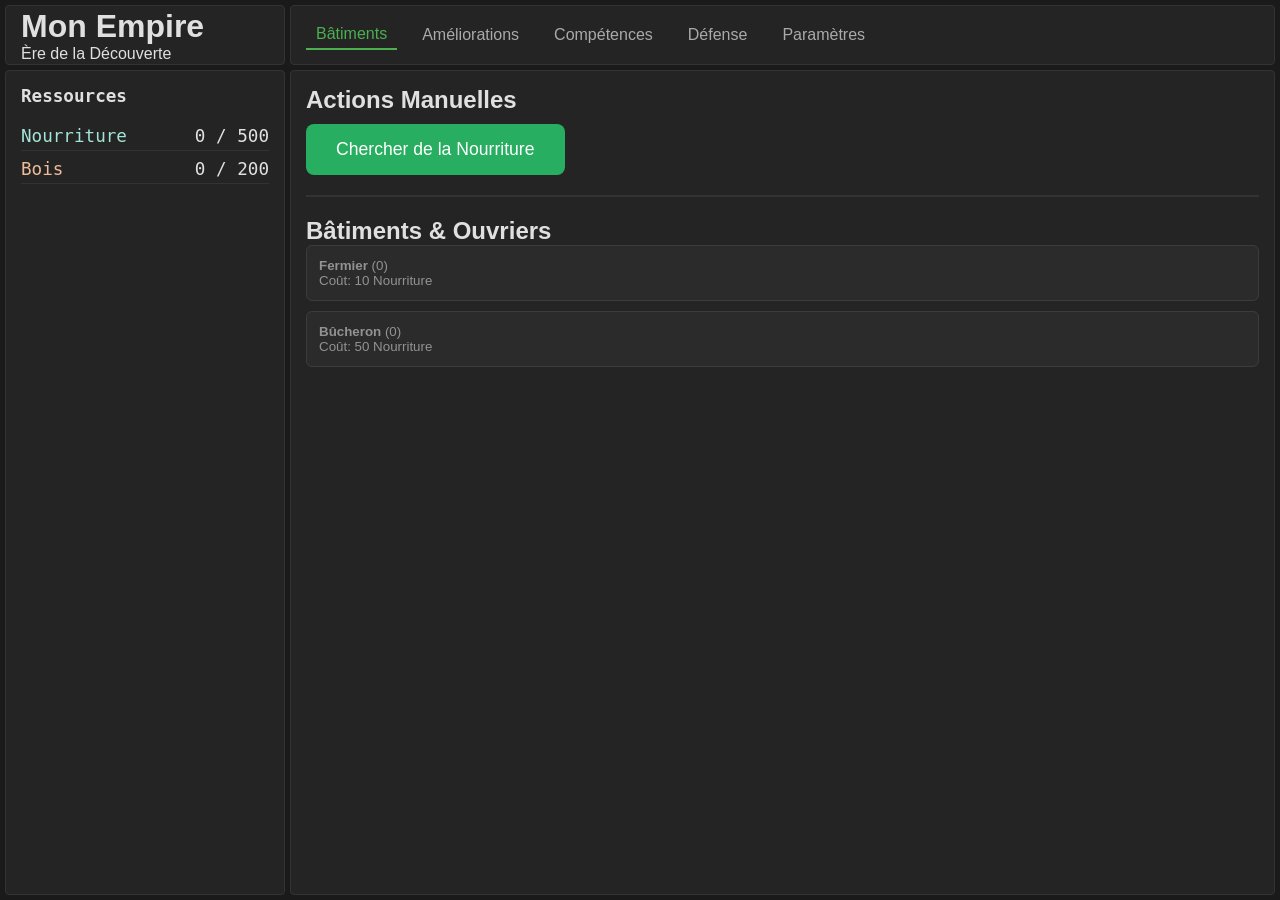
==== index.html @ 64d05210 "Update_saving" ====
<!DOCTYPE html>
<html lang="fr">
<head>
    <meta charset="UTF-8">
    <meta name="viewport" content="width=device-width, initial-scale=1.0">
    <title>Mon Empire</title>
    <link rel="stylesheet" href="style.css">
    <link rel="stylesheet" href="td.css">
</head>
<body>
    <div class="game-layout">
        <header class="zone-a">
            <h1>Mon Empire</h1>
            <p>Ère de la Découverte</p>
        </header>

        <nav class="zone-c">
            <button class="tab-btn active" onclick="openTab(event, 'tab-1')">Bâtiments</button>
            <button class="tab-btn" onclick="openTab(event, 'tab-2')">Améliorations</button>
            <button class="tab-btn" onclick="openTab(event, 'tab-3')">Compétences</button>
            <button class="tab-btn" onclick="openTab(event, 'tab-5')">Défense</button>
            <button class="tab-btn" onclick="openTab(event, 'tab-4')">Paramètres</button>
        </nav>

        <aside class="zone-b" id="resource-container"></aside>

        <main class="zone-d">
            <div id="tab-1" class="tab-content active">
                <h2>Actions Manuelles</h2>
                <button id="btn-manual-gather" class="btn-main-action">Chercher de la Nourriture</button>
                <hr style="margin: 20px 0; border: 1px solid #333;">
                <h2>Bâtiments & Ouvriers</h2>
                <div id="generator-container"></div>
            </div>

            <div id="tab-2" class="tab-content">
                <h2>Recherche & Améliorations</h2>
                <div id="upgrade-container" style="margin-top: 15px;"></div>
            </div>

            <div id="tab-3" class="tab-content">
                <h2>Arbre de Compétences</h2>
                <div id="skill-tree-container" class="skill-tree" style="margin-top:15px;"></div>
            </div>

            <div id="tab-5" class="tab-content">
                <h2>Défense du Territoire</h2>
                <div id="td-board" class="td-board"></div>
            </div>

            <div id="tab-4" class="tab-content">
                <h2>Paramètres du Jeu</h2>
                <div style="margin-top: 20px;">
                    <button id="btn-save" class="btn-main-action" style="background-color: #2980b9;">Sauvegarder maintenant</button>
                    <button id="btn-reset" class="btn-main-action" style="background-color: #c0392b; margin-left: 10px;">Effacer la sauvegarde</button>
                </div>
                <p id="save-msg" style="color: #2ecc71; margin-top: 15px; display: none; font-weight: bold;">Jeu sauvegardé avec succès !</p>
            </div>
        </main>
    </div>

    <!-- Ordre crucial des scripts -->
    <script src="database.js"></script>
    <script src="ui.js"></script>
    <script src="td.js"></script>
    <script src="game.js"></script>
</body>
</html>
---- style.css ----
* { box-sizing: border-box; margin: 0; padding: 0; }
body { font-family: 'Segoe UI', sans-serif; background-color: #1a1a1a; color: #e0e0e0; height: 100vh; overflow: hidden; }
.game-layout { display: grid; grid-template-columns: 280px 1fr; grid-template-rows: 60px 1fr; height: 100vh; gap: 5px; padding: 5px; }
.zone-a, .zone-b, .zone-c, .zone-d { background-color: #242424; border: 1px solid #333; border-radius: 4px; padding: 15px; }
.zone-a { grid-column: 1; grid-row: 1; display: flex; flex-direction: column; justify-content: center; }
.zone-b { grid-column: 1; grid-row: 2; overflow-y: auto; font-family: monospace; font-size:1.1rem; }
.zone-c { grid-column: 2; grid-row: 1; display: flex; align-items: center; gap: 15px; }
.zone-d { grid-column: 2; grid-row: 2; overflow-y: auto; }
.resource-row { display: flex; justify-content: space-between; margin-bottom: 8px; border-bottom: 1px solid #333; padding-bottom: 4px; }
.tab-btn { background: none; border: none; color: #aaa; font-size: 1rem; cursor: pointer; padding: 5px 10px; transition: color 0.2s; }
.tab-btn:hover { color: #fff; }
.tab-btn.active { color: #4CAF50; border-bottom: 2px solid #4CAF50; }
.tab-content { display: none; }
.tab-content.active { display: block; }
.btn-main-action { background-color: #27ae60; color: white; font-size: 1.1rem; padding: 15px 30px; border: none; border-radius: 8px; cursor: pointer; transition: 0.2s; margin-top: 10px; }
.btn-main-action:active { transform: scale(0.95); background-color: #2ecc71; }
.game-btn { background-color: #333; color: white; border: 1px solid #555; padding: 12px; cursor: pointer; border-radius: 6px; margin-bottom: 10px; width: 100%; text-align: left; display: block; }
.game-btn:hover:not(:disabled) { background-color: #444; }
.game-btn:disabled { opacity: 0.5; cursor: not-allowed; }
.upgrade-btn { background-color: #3f2b4f; border-color: #8e44ad; }
.upgrade-btn:hover:not(:disabled) { background-color: #5c3b75; }
.skill-tree { display: flex; flex-wrap: wrap; gap: 15px; }
.skill-node { flex: 1 1 200px; padding: 15px; border-radius: 8px; border: 2px solid #555; background: #222; cursor: pointer; transition: 0.3s; }
.skill-node.locked { border-color: #333; color: #666; background: #1a1a1a; cursor: not-allowed; }
.skill-node.available { border-color: #3498db; }
.skill-node.available:hover { background: #2980b9; }
.skill-node.purchased { border-color: #f1c40f; background: #2c3e50; color: #f1c40f; }
---- td.css ----
.td-board { display: grid; grid-template-columns: repeat(10, 45px); grid-template-rows: repeat(7, 45px); gap: 1px; background: #111; border: 2px solid #444; width: max-content; margin-top: 10px; }
.td-cell { width: 45px; height: 45px; background: #27ae60; position: relative; cursor: pointer; }
.td-cell:hover { background: #2ecc71; }
.td-path { background: #d35400; cursor: not-allowed; }
.td-path:hover { background: #d35400; }
.td-tower { width: 35px; height: 35px; background: #2980b9; border: 2px solid #ecf0f1; border-radius: 4px; position: absolute; top: 3px; left: 3px; pointer-events: none; }
.td-enemy { width: 25px; height: 25px; background: #8e44ad; border-radius: 50%; position: absolute; top: 10px; left: 10px; box-shadow: 0 0 8px #9b59b6; pointer-events: none; }
.td-hp-bar { position: absolute; top: -8px; left: -5px; width: 35px; height: 5px; background: red; }
.td-hp-fill { height: 100%; background: #2ecc71; }
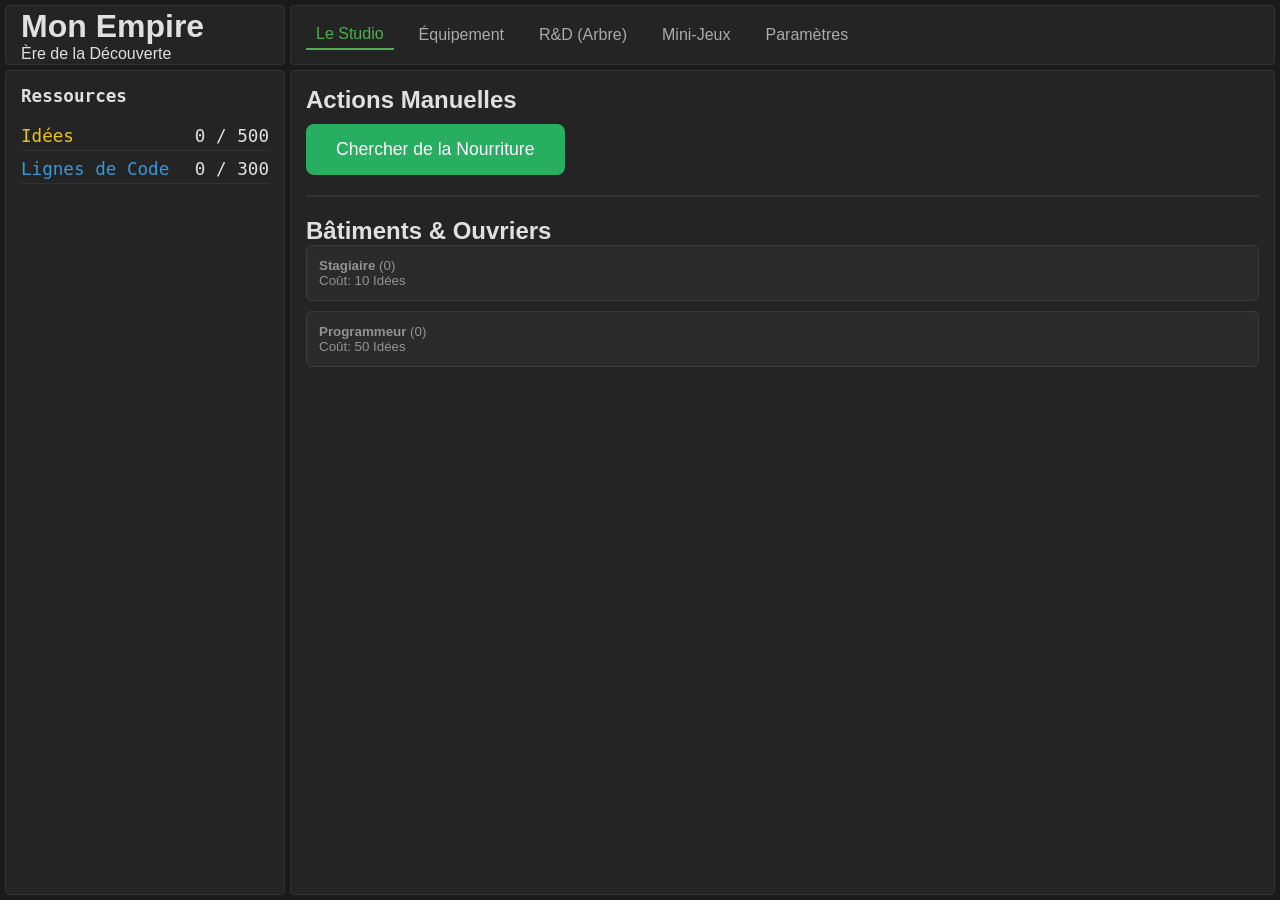
==== commit e1f695ba: "Add skil tree" ====
--- a/index.html
+++ b/index.html
@@ -15,10 +15,10 @@
         </header>
 
         <nav class="zone-c">
-            <button class="tab-btn active" onclick="openTab(event, 'tab-1')">Bâtiments</button>
-            <button class="tab-btn" onclick="openTab(event, 'tab-2')">Améliorations</button>
-            <button class="tab-btn" onclick="openTab(event, 'tab-3')">Compétences</button>
-            <button class="tab-btn" onclick="openTab(event, 'tab-5')">Défense</button>
+            <button class="tab-btn active" onclick="openTab(event, 'tab-1')">Le Studio</button>
+            <button class="tab-btn" onclick="openTab(event, 'tab-2')">Équipement</button>
+            <button class="tab-btn" onclick="openTab(event, 'tab-3')">R&D (Arbre)</button>
+            <button class="tab-btn" onclick="openTab(event, 'tab-5')">Mini-Jeux</button>
             <button class="tab-btn" onclick="openTab(event, 'tab-4')">Paramètres</button>
         </nav>
 
@@ -39,12 +39,34 @@
             </div>
 
             <div id="tab-3" class="tab-content">
-                <h2>Arbre de Compétences</h2>
-                <div id="skill-tree-container" class="skill-tree" style="margin-top:15px;"></div>
+                <h2>Recherche et Développement</h2>
+                <p style="color: #aaa; margin-bottom: 10px;">Dépensez vos ressources pour concevoir de nouvelles technologies.</p>
+                <div class="tree-map" id="skill-tree-container">
+                    <svg class="tree-svg" id="tree-svg"></svg>
+                    <div class="tree-node-container" id="tree-nodes"></div>
+                </div>
             </div>
 
             <div id="tab-5" class="tab-content">
-                <h2>Défense du Territoire</h2>
+                <div style="display: flex; justify-content: space-between; align-items: center;">
+                    <h2>Défense du Territoire</h2>
+                    <strong style="color: #e74c3c; font-size: 1.2rem;">Vague <span id="td-wave">1</span></strong>
+                </div>
+
+                <!-- Menu de sélection des tours -->
+                <div class="td-controls">
+                    <button id="btn-sel-archer" class="td-select-btn active" onclick="TD.selectTower('archer')">
+                        <strong>Archer</strong><br><small>50 Bois, 10 Pierre<br>Dégâts: 10 | Portée: 2</small>
+                    </button>
+                    <button id="btn-sel-canon" class="td-select-btn" onclick="TD.selectTower('canon')">
+                        <strong>Canon</strong><br><small>150 Bois, 50 Pierre<br>Dégâts: 40 | Portée: 1</small>
+                    </button>
+                    <button id="btn-sel-baliste" class="td-select-btn" onclick="TD.selectTower('baliste')">
+                        <strong>Baliste</strong><br><small>400 Bois, 150 Pierre<br>Dégâts: 100 | Portée: 4</small>
+                    </button>
+                </div>
+
+                <p style="color: #4CAF50; font-size: 0.9rem; margin-bottom: 10px;">Sélectionnez une tour puis cliquez sur l'herbe pour construire.</p>
                 <div id="td-board" class="td-board"></div>
             </div>
 
--- a/style.css
+++ b/style.css
@@ -24,4 +24,94 @@
 .skill-node.locked { border-color: #333; color: #666; background: #1a1a1a; cursor: not-allowed; }
 .skill-node.available { border-color: #3498db; }
 .skill-node.available:hover { background: #2980b9; }
-.skill-node.purchased { border-color: #f1c40f; background: #2c3e50; color: #f1c40f; }+.skill-node.purchased { border-color: #f1c40f; background: #2c3e50; color: #f1c40f; }
+
+/* --- ARBRE DE COMPETENCES VISUEL --- */
+.tree-map {
+    position: relative;
+    width: 100%;
+    height: 500px;
+    background: #0f172a;
+    overflow: auto;
+    border: 2px solid #333;
+    border-radius: 8px;
+    box-shadow: inset 0 0 20px rgba(0,0,0,0.8);
+}
+
+.tree-svg {
+    position: absolute;
+    top: 0;
+    left: 0;
+    width: 800px;
+    height: 500px;
+    pointer-events: none;
+}
+
+.tree-node-container {
+    position: absolute;
+    top: 0;
+    left: 0;
+    width: 100%;
+    height: 100%;
+}
+
+.tree-node {
+    position: absolute;
+    width: 44px;
+    height: 44px;
+    transform: translate(-50%, -50%);
+    background: #1e293b;
+    border: 3px solid #334155;
+    border-radius: 10px;
+    display: flex;
+    align-items: center;
+    justify-content: center;
+    cursor: pointer;
+    font-size: 1.2rem;
+    transition: 0.2s;
+    z-index: 10;
+}
+
+    .tree-node:hover {
+        transform: translate(-50%, -50%) scale(1.1);
+        z-index: 20;
+    }
+
+    .tree-node.locked {
+        filter: grayscale(1) brightness(0.4);
+        cursor: not-allowed;
+    }
+
+    .tree-node.available {
+        border-color: #3498db;
+        box-shadow: 0 0 12px rgba(52,152,219,0.6);
+    }
+
+    .tree-node.purchased {
+        border-color: #f1c40f;
+        background: #5c4000;
+        box-shadow: 0 0 15px rgba(241,196,15,0.4);
+    }
+
+    /* Tooltip au survol */
+    .tree-node .tooltip {
+        display: none;
+        position: absolute;
+        bottom: 130%;
+        left: 50%;
+        transform: translateX(-50%);
+        background: rgba(0,0,0,0.9);
+        padding: 10px;
+        border-radius: 6px;
+        width: 220px;
+        text-align: center;
+        font-size: 0.85rem;
+        border: 1px solid #555;
+        pointer-events: none;
+        color: white;
+        line-height: 1.4;
+    }
+
+    .tree-node:hover .tooltip {
+        display: block;
+    }
--- a/td.css
+++ b/td.css
@@ -6,4 +6,55 @@
 .td-tower { width: 35px; height: 35px; background: #2980b9; border: 2px solid #ecf0f1; border-radius: 4px; position: absolute; top: 3px; left: 3px; pointer-events: none; }
 .td-enemy { width: 25px; height: 25px; background: #8e44ad; border-radius: 50%; position: absolute; top: 10px; left: 10px; box-shadow: 0 0 8px #9b59b6; pointer-events: none; }
 .td-hp-bar { position: absolute; top: -8px; left: -5px; width: 35px; height: 5px; background: red; }
-.td-hp-fill { height: 100%; background: #2ecc71; }+.td-hp-fill { height: 100%; background: #2ecc71; }
+/* Interface de s�lection */
+.td-controls {
+    margin-bottom: 15px;
+    padding: 10px;
+    background: #222;
+    border-radius: 5px;
+    display: flex;
+    gap: 10px;
+}
+
+.td-select-btn {
+    flex: 1;
+    padding: 8px;
+    border: 2px solid transparent;
+    background: #333;
+    color: white;
+    cursor: pointer;
+    border-radius: 4px;
+    transition: 0.2s;
+}
+
+    .td-select-btn:hover {
+        background: #444;
+    }
+
+    .td-select-btn.active {
+        border-color: #f1c40f;
+        background: #2c3e50;
+    }
+
+/* Visuels des Tours */
+.td-tower {
+    pointer-events: none;
+}
+
+.td-tower-archer {
+    background: #2980b9;
+    border-radius: 4px;
+}
+
+.td-tower-canon {
+    background: #34495e;
+    border-radius: 50%;
+    border: 3px solid #7f8c8d;
+}
+
+.td-tower-baliste {
+    background: #8e44ad;
+    clip-path: polygon(50% 0%, 0% 100%, 100% 100%);
+    border: none;
+}
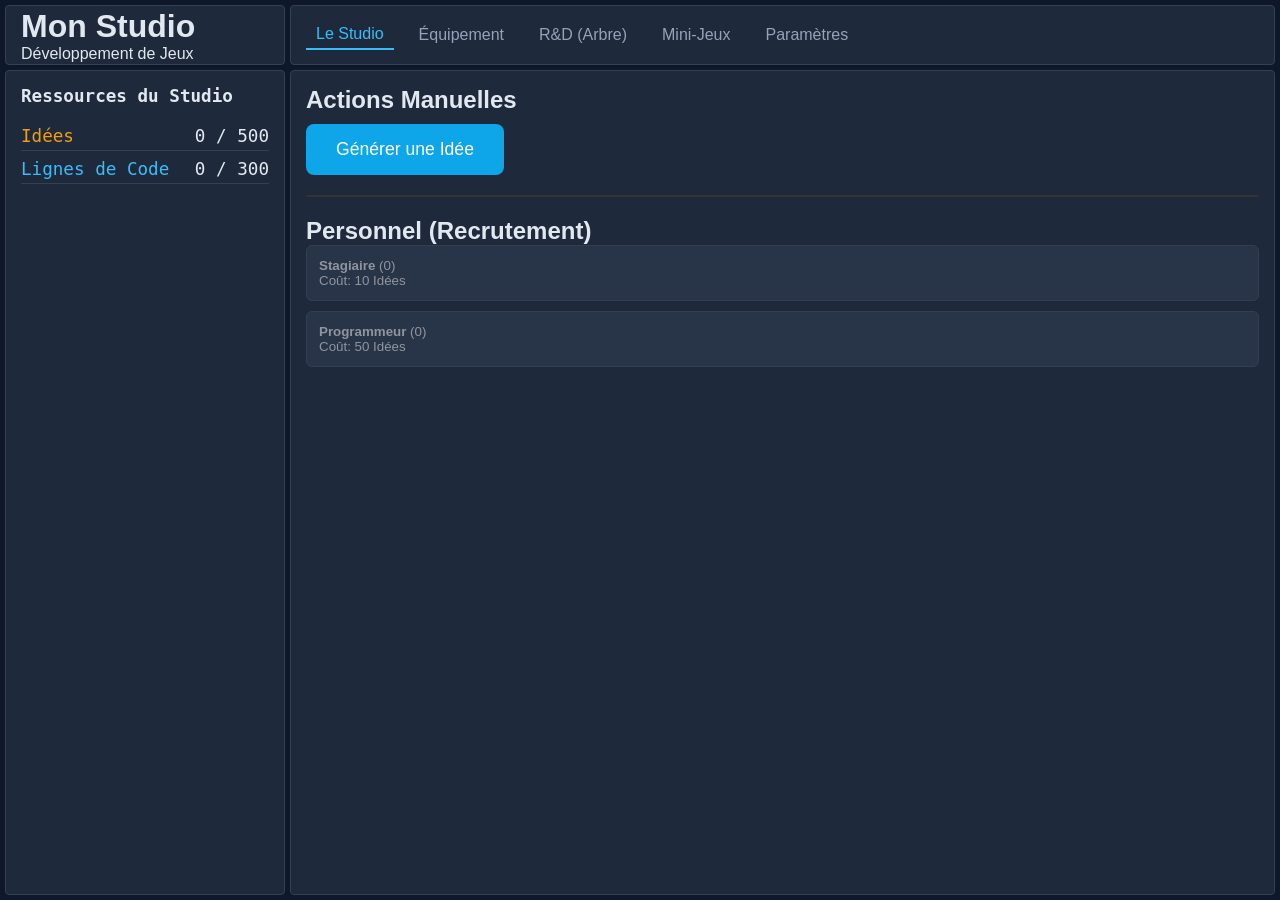
==== commit b0c9aba1: "Split tabs" ====
--- a/index.html
+++ b/index.html
@@ -3,15 +3,15 @@
 <head>
     <meta charset="UTF-8">
     <meta name="viewport" content="width=device-width, initial-scale=1.0">
-    <title>Mon Empire</title>
+    <title>Dev Studio Incremental</title>
     <link rel="stylesheet" href="style.css">
     <link rel="stylesheet" href="td.css">
 </head>
 <body>
     <div class="game-layout">
         <header class="zone-a">
-            <h1>Mon Empire</h1>
-            <p>Ère de la Découverte</p>
+            <h1>Mon Studio</h1>
+            <p>Développement de Jeux</p>
         </header>
 
         <nav class="zone-c">
@@ -24,64 +24,12 @@
 
         <aside class="zone-b" id="resource-container"></aside>
 
-        <main class="zone-d">
-            <div id="tab-1" class="tab-content active">
-                <h2>Actions Manuelles</h2>
-                <button id="btn-manual-gather" class="btn-main-action">Chercher de la Nourriture</button>
-                <hr style="margin: 20px 0; border: 1px solid #333;">
-                <h2>Bâtiments & Ouvriers</h2>
-                <div id="generator-container"></div>
-            </div>
-
-            <div id="tab-2" class="tab-content">
-                <h2>Recherche & Améliorations</h2>
-                <div id="upgrade-container" style="margin-top: 15px;"></div>
-            </div>
-
-            <div id="tab-3" class="tab-content">
-                <h2>Recherche et Développement</h2>
-                <p style="color: #aaa; margin-bottom: 10px;">Dépensez vos ressources pour concevoir de nouvelles technologies.</p>
-                <div class="tree-map" id="skill-tree-container">
-                    <svg class="tree-svg" id="tree-svg"></svg>
-                    <div class="tree-node-container" id="tree-nodes"></div>
-                </div>
-            </div>
-
-            <div id="tab-5" class="tab-content">
-                <div style="display: flex; justify-content: space-between; align-items: center;">
-                    <h2>Défense du Territoire</h2>
-                    <strong style="color: #e74c3c; font-size: 1.2rem;">Vague <span id="td-wave">1</span></strong>
-                </div>
-
-                <!-- Menu de sélection des tours -->
-                <div class="td-controls">
-                    <button id="btn-sel-archer" class="td-select-btn active" onclick="TD.selectTower('archer')">
-                        <strong>Archer</strong><br><small>50 Bois, 10 Pierre<br>Dégâts: 10 | Portée: 2</small>
-                    </button>
-                    <button id="btn-sel-canon" class="td-select-btn" onclick="TD.selectTower('canon')">
-                        <strong>Canon</strong><br><small>150 Bois, 50 Pierre<br>Dégâts: 40 | Portée: 1</small>
-                    </button>
-                    <button id="btn-sel-baliste" class="td-select-btn" onclick="TD.selectTower('baliste')">
-                        <strong>Baliste</strong><br><small>400 Bois, 150 Pierre<br>Dégâts: 100 | Portée: 4</small>
-                    </button>
-                </div>
-
-                <p style="color: #4CAF50; font-size: 0.9rem; margin-bottom: 10px;">Sélectionnez une tour puis cliquez sur l'herbe pour construire.</p>
-                <div id="td-board" class="td-board"></div>
-            </div>
-
-            <div id="tab-4" class="tab-content">
-                <h2>Paramètres du Jeu</h2>
-                <div style="margin-top: 20px;">
-                    <button id="btn-save" class="btn-main-action" style="background-color: #2980b9;">Sauvegarder maintenant</button>
-                    <button id="btn-reset" class="btn-main-action" style="background-color: #c0392b; margin-left: 10px;">Effacer la sauvegarde</button>
-                </div>
-                <p id="save-msg" style="color: #2ecc71; margin-top: 15px; display: none; font-weight: bold;">Jeu sauvegardé avec succès !</p>
-            </div>
+        <!-- Conteneur principal qui recevra les fichiers HTML externes -->
+        <main class="zone-d" id="main-container">
+            <p style="text-align: center; color: #aaa; margin-top: 20px;">Chargement des modules...</p>
         </main>
     </div>
 
-    <!-- Ordre crucial des scripts -->
     <script src="database.js"></script>
     <script src="ui.js"></script>
     <script src="td.js"></script>
--- a/style.css
+++ b/style.css
@@ -1,117 +1,34 @@
 * { box-sizing: border-box; margin: 0; padding: 0; }
-body { font-family: 'Segoe UI', sans-serif; background-color: #1a1a1a; color: #e0e0e0; height: 100vh; overflow: hidden; }
+body { font-family: 'Segoe UI', sans-serif; background-color: #0f172a; color: #e2e8f0; height: 100vh; overflow: hidden; }
 .game-layout { display: grid; grid-template-columns: 280px 1fr; grid-template-rows: 60px 1fr; height: 100vh; gap: 5px; padding: 5px; }
-.zone-a, .zone-b, .zone-c, .zone-d { background-color: #242424; border: 1px solid #333; border-radius: 4px; padding: 15px; }
+.zone-a, .zone-b, .zone-c, .zone-d { background-color: #1e293b; border: 1px solid #334155; border-radius: 4px; padding: 15px; }
 .zone-a { grid-column: 1; grid-row: 1; display: flex; flex-direction: column; justify-content: center; }
 .zone-b { grid-column: 1; grid-row: 2; overflow-y: auto; font-family: monospace; font-size:1.1rem; }
 .zone-c { grid-column: 2; grid-row: 1; display: flex; align-items: center; gap: 15px; }
-.zone-d { grid-column: 2; grid-row: 2; overflow-y: auto; }
-.resource-row { display: flex; justify-content: space-between; margin-bottom: 8px; border-bottom: 1px solid #333; padding-bottom: 4px; }
-.tab-btn { background: none; border: none; color: #aaa; font-size: 1rem; cursor: pointer; padding: 5px 10px; transition: color 0.2s; }
-.tab-btn:hover { color: #fff; }
-.tab-btn.active { color: #4CAF50; border-bottom: 2px solid #4CAF50; }
+.zone-d { grid-column: 2; grid-row: 2; overflow-y: auto; position: relative; }
+.resource-row { display: flex; justify-content: space-between; margin-bottom: 8px; border-bottom: 1px solid #334155; padding-bottom: 4px; }
+.tab-btn { background: none; border: none; color: #94a3b8; font-size: 1rem; cursor: pointer; padding: 5px 10px; transition: color 0.2s; }
+.tab-btn:hover { color: #f8fafc; }
+.tab-btn.active { color: #38bdf8; border-bottom: 2px solid #38bdf8; }
 .tab-content { display: none; }
-.tab-content.active { display: block; }
-.btn-main-action { background-color: #27ae60; color: white; font-size: 1.1rem; padding: 15px 30px; border: none; border-radius: 8px; cursor: pointer; transition: 0.2s; margin-top: 10px; }
-.btn-main-action:active { transform: scale(0.95); background-color: #2ecc71; }
-.game-btn { background-color: #333; color: white; border: 1px solid #555; padding: 12px; cursor: pointer; border-radius: 6px; margin-bottom: 10px; width: 100%; text-align: left; display: block; }
-.game-btn:hover:not(:disabled) { background-color: #444; }
+.tab-content.active { display: block; animation: fadeIn 0.3s ease; }
+@keyframes fadeIn { from { opacity: 0; } to { opacity: 1; } }
+.btn-main-action { background-color: #0ea5e9; color: white; font-size: 1.1rem; padding: 15px 30px; border: none; border-radius: 8px; cursor: pointer; transition: 0.2s; margin-top: 10px; }
+.btn-main-action:active { transform: scale(0.95); background-color: #38bdf8; }
+.game-btn { background-color: #334155; color: white; border: 1px solid #475569; padding: 12px; cursor: pointer; border-radius: 6px; margin-bottom: 10px; width: 100%; text-align: left; display: block; transition: 0.2s; }
+.game-btn:hover:not(:disabled) { background-color: #475569; }
 .game-btn:disabled { opacity: 0.5; cursor: not-allowed; }
-.upgrade-btn { background-color: #3f2b4f; border-color: #8e44ad; }
-.upgrade-btn:hover:not(:disabled) { background-color: #5c3b75; }
-.skill-tree { display: flex; flex-wrap: wrap; gap: 15px; }
-.skill-node { flex: 1 1 200px; padding: 15px; border-radius: 8px; border: 2px solid #555; background: #222; cursor: pointer; transition: 0.3s; }
-.skill-node.locked { border-color: #333; color: #666; background: #1a1a1a; cursor: not-allowed; }
-.skill-node.available { border-color: #3498db; }
-.skill-node.available:hover { background: #2980b9; }
-.skill-node.purchased { border-color: #f1c40f; background: #2c3e50; color: #f1c40f; }
+.upgrade-btn { background-color: #312e81; border-color: #4f46e5; }
+.upgrade-btn:hover:not(:disabled) { background-color: #3730a3; }
 
-/* --- ARBRE DE COMPETENCES VISUEL --- */
-.tree-map {
-    position: relative;
-    width: 100%;
-    height: 500px;
-    background: #0f172a;
-    overflow: auto;
-    border: 2px solid #333;
-    border-radius: 8px;
-    box-shadow: inset 0 0 20px rgba(0,0,0,0.8);
-}
-
-.tree-svg {
-    position: absolute;
-    top: 0;
-    left: 0;
-    width: 800px;
-    height: 500px;
-    pointer-events: none;
-}
-
-.tree-node-container {
-    position: absolute;
-    top: 0;
-    left: 0;
-    width: 100%;
-    height: 100%;
-}
-
-.tree-node {
-    position: absolute;
-    width: 44px;
-    height: 44px;
-    transform: translate(-50%, -50%);
-    background: #1e293b;
-    border: 3px solid #334155;
-    border-radius: 10px;
-    display: flex;
-    align-items: center;
-    justify-content: center;
-    cursor: pointer;
-    font-size: 1.2rem;
-    transition: 0.2s;
-    z-index: 10;
-}
-
-    .tree-node:hover {
-        transform: translate(-50%, -50%) scale(1.1);
-        z-index: 20;
-    }
-
-    .tree-node.locked {
-        filter: grayscale(1) brightness(0.4);
-        cursor: not-allowed;
-    }
-
-    .tree-node.available {
-        border-color: #3498db;
-        box-shadow: 0 0 12px rgba(52,152,219,0.6);
-    }
-
-    .tree-node.purchased {
-        border-color: #f1c40f;
-        background: #5c4000;
-        box-shadow: 0 0 15px rgba(241,196,15,0.4);
-    }
-
-    /* Tooltip au survol */
-    .tree-node .tooltip {
-        display: none;
-        position: absolute;
-        bottom: 130%;
-        left: 50%;
-        transform: translateX(-50%);
-        background: rgba(0,0,0,0.9);
-        padding: 10px;
-        border-radius: 6px;
-        width: 220px;
-        text-align: center;
-        font-size: 0.85rem;
-        border: 1px solid #555;
-        pointer-events: none;
-        color: white;
-        line-height: 1.4;
-    }
-
-    .tree-node:hover .tooltip {
-        display: block;
-    }+/* ARBRE SVG */
+.tree-map { position: relative; width: 100%; height: 500px; background: #0b1120; overflow: auto; border: 2px solid #334155; border-radius: 8px; box-shadow: inset 0 0 20px rgba(0,0,0,0.8); }
+.tree-svg { position: absolute; top: 0; left: 0; width: 800px; height: 500px; pointer-events: none; }
+.tree-node-container { position: absolute; top: 0; left: 0; width: 100%; height: 100%; }
+.tree-node { position: absolute; width: 44px; height: 44px; transform: translate(-50%, -50%); background: #1e293b; border: 3px solid #334155; border-radius: 10px; display: flex; align-items: center; justify-content: center; cursor: pointer; font-size: 1.2rem; transition: 0.2s; z-index: 10; }
+.tree-node:hover { transform: translate(-50%, -50%) scale(1.1); z-index: 20; }
+.tree-node.locked { filter: grayscale(1) brightness(0.4); cursor: not-allowed; }
+.tree-node.available { border-color: #38bdf8; box-shadow: 0 0 12px rgba(56,189,248,0.6); }
+.tree-node.purchased { border-color: #f59e0b; background: #78350f; box-shadow: 0 0 15px rgba(245,158,11,0.4); }
+.tree-node .tooltip { display: none; position: absolute; bottom: 130%; left: 50%; transform: translateX(-50%); background: rgba(0,0,0,0.9); padding: 10px; border-radius: 6px; width: 220px; text-align: center; font-size: 0.85rem; border: 1px solid #555; pointer-events: none; color: white; line-height: 1.4; }
+.tree-node:hover .tooltip { display: block; }
--- a/td.css
+++ b/td.css
@@ -1,60 +1,16 @@
-.td-board { display: grid; grid-template-columns: repeat(10, 45px); grid-template-rows: repeat(7, 45px); gap: 1px; background: #111; border: 2px solid #444; width: max-content; margin-top: 10px; }
-.td-cell { width: 45px; height: 45px; background: #27ae60; position: relative; cursor: pointer; }
-.td-cell:hover { background: #2ecc71; }
-.td-path { background: #d35400; cursor: not-allowed; }
-.td-path:hover { background: #d35400; }
-.td-tower { width: 35px; height: 35px; background: #2980b9; border: 2px solid #ecf0f1; border-radius: 4px; position: absolute; top: 3px; left: 3px; pointer-events: none; }
-.td-enemy { width: 25px; height: 25px; background: #8e44ad; border-radius: 50%; position: absolute; top: 10px; left: 10px; box-shadow: 0 0 8px #9b59b6; pointer-events: none; }
-.td-hp-bar { position: absolute; top: -8px; left: -5px; width: 35px; height: 5px; background: red; }
-.td-hp-fill { height: 100%; background: #2ecc71; }
-/* Interface de s�lection */
-.td-controls {
-    margin-bottom: 15px;
-    padding: 10px;
-    background: #222;
-    border-radius: 5px;
-    display: flex;
-    gap: 10px;
-}
-
-.td-select-btn {
-    flex: 1;
-    padding: 8px;
-    border: 2px solid transparent;
-    background: #333;
-    color: white;
-    cursor: pointer;
-    border-radius: 4px;
-    transition: 0.2s;
-}
-
-    .td-select-btn:hover {
-        background: #444;
-    }
-
-    .td-select-btn.active {
-        border-color: #f1c40f;
-        background: #2c3e50;
-    }
-
-/* Visuels des Tours */
-.td-tower {
-    pointer-events: none;
-}
-
-.td-tower-archer {
-    background: #2980b9;
-    border-radius: 4px;
-}
-
-.td-tower-canon {
-    background: #34495e;
-    border-radius: 50%;
-    border: 3px solid #7f8c8d;
-}
-
-.td-tower-baliste {
-    background: #8e44ad;
-    clip-path: polygon(50% 0%, 0% 100%, 100% 100%);
-    border: none;
-}+.td-controls { margin-bottom: 15px; padding: 10px; background: #0f172a; border-radius: 5px; display: flex; gap: 10px; }
+.td-select-btn { flex: 1; padding: 8px; border: 2px solid transparent; background: #334155; color: white; cursor: pointer; border-radius: 4px; transition: 0.2s; }
+.td-select-btn:hover { background: #475569; }
+.td-select-btn.active { border-color: #38bdf8; background: #0c4a6e; }
+.td-board { display: grid; grid-template-columns: repeat(10, 45px); grid-template-rows: repeat(7, 45px); gap: 1px; background: #020617; border: 2px solid #334155; width: max-content; margin-top: 10px; }
+.td-cell { width: 45px; height: 45px; background: #166534; position: relative; cursor: pointer; }
+.td-cell:hover { background: #15803d; }
+.td-path { background: #78350f; cursor: not-allowed; }
+.td-path:hover { background: #78350f; }
+.td-tower { width: 35px; height: 35px; position: absolute; top: 3px; left: 3px; pointer-events: none; }
+.td-tower-archer { background: #0ea5e9; border-radius: 4px; border: 2px solid #e0f2fe; }
+.td-tower-canon { background: #475569; border-radius: 50%; border: 3px solid #cbd5e1; }
+.td-tower-baliste { background: #8b5cf6; clip-path: polygon(50% 0%, 0% 100%, 100% 100%); border: none; }
+.td-enemy { width: 25px; height: 25px; background: #ef4444; border-radius: 50%; position: absolute; top: 10px; left: 10px; box-shadow: 0 0 8px #b91c1c; pointer-events: none; }
+.td-hp-bar { position: absolute; top: -8px; left: -5px; width: 35px; height: 5px; background: #7f1d1d; }
+.td-hp-fill { height: 100%; background: #22c55e; }
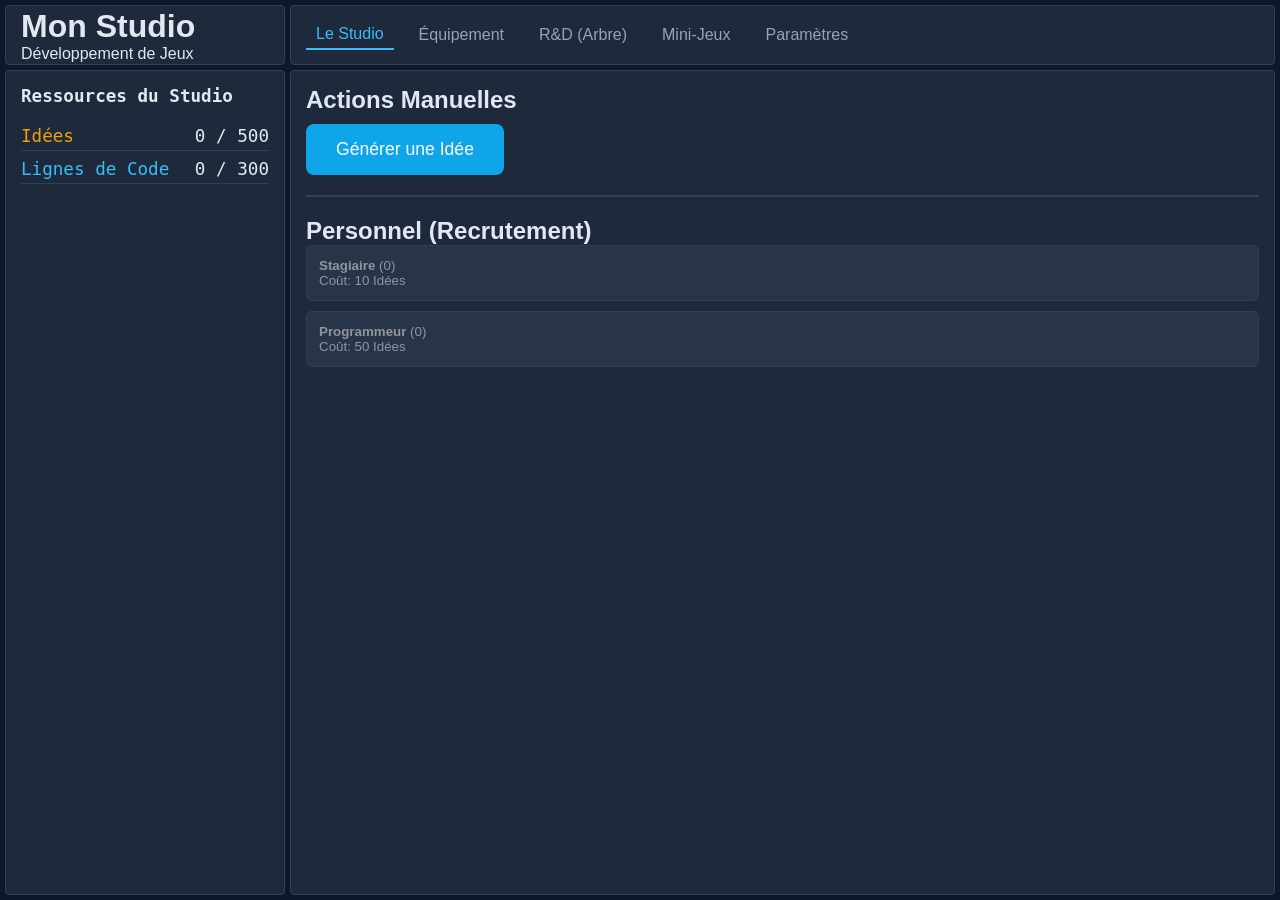
==== commit 640bc7f1: "split css and js" ====
--- a/index.html
+++ b/index.html
@@ -4,8 +4,13 @@
     <meta charset="UTF-8">
     <meta name="viewport" content="width=device-width, initial-scale=1.0">
     <title>Dev Studio Incremental</title>
-    <link rel="stylesheet" href="style.css">
-    <link rel="stylesheet" href="td.css">
+    
+    <!-- Styles Modulaires -->
+    <link rel="stylesheet" href="css/base.css">
+    <link rel="stylesheet" href="css/layout.css">
+    <link rel="stylesheet" href="css/components.css">
+    <link rel="stylesheet" href="css/tree.css">
+    <link rel="stylesheet" href="css/td.css">
 </head>
 <body>
     <div class="game-layout">
@@ -24,15 +29,22 @@
 
         <aside class="zone-b" id="resource-container"></aside>
 
-        <!-- Conteneur principal qui recevra les fichiers HTML externes -->
+        <!-- Conteneur principal des onglets -->
         <main class="zone-d" id="main-container">
             <p style="text-align: center; color: #aaa; margin-top: 20px;">Chargement des modules...</p>
         </main>
     </div>
 
-    <script src="database.js"></script>
-    <script src="ui.js"></script>
-    <script src="td.js"></script>
-    <script src="game.js"></script>
+    <!-- 1. Données -->
+    <script src="js/data/database.js"></script>
+    
+    <!-- 2. Interface (UI) -->
+    <script src="js/ui/core.js"></script>
+    <script src="js/ui/builders.js"></script>
+    <script src="js/ui/tree.js"></script>
+    
+    <!-- 3. Moteur et Mini-jeux -->
+    <script src="js/game/td.js"></script>
+    <script src="js/game/engine.js"></script>
 </body>
 </html>
--- a/css/base.css
+++ b/css/base.css
@@ -0,0 +1,2 @@
+* { box-sizing: border-box; margin: 0; padding: 0; }
+body { font-family: 'Segoe UI', sans-serif; background-color: #0f172a; color: #e2e8f0; height: 100vh; overflow: hidden; }
--- a/css/layout.css
+++ b/css/layout.css
@@ -0,0 +1,6 @@
+.game-layout { display: grid; grid-template-columns: 280px 1fr; grid-template-rows: 60px 1fr; height: 100vh; gap: 5px; padding: 5px; }
+.zone-a, .zone-b, .zone-c, .zone-d { background-color: #1e293b; border: 1px solid #334155; border-radius: 4px; padding: 15px; }
+.zone-a { grid-column: 1; grid-row: 1; display: flex; flex-direction: column; justify-content: center; }
+.zone-b { grid-column: 1; grid-row: 2; overflow-y: auto; font-family: monospace; font-size:1.1rem; }
+.zone-c { grid-column: 2; grid-row: 1; display: flex; align-items: center; gap: 15px; }
+.zone-d { grid-column: 2; grid-row: 2; overflow-y: auto; position: relative; }
--- a/css/components.css
+++ b/css/components.css
@@ -0,0 +1,14 @@
+.resource-row { display: flex; justify-content: space-between; margin-bottom: 8px; border-bottom: 1px solid #334155; padding-bottom: 4px; }
+.tab-btn { background: none; border: none; color: #94a3b8; font-size: 1rem; cursor: pointer; padding: 5px 10px; transition: color 0.2s; }
+.tab-btn:hover { color: #f8fafc; }
+.tab-btn.active { color: #38bdf8; border-bottom: 2px solid #38bdf8; }
+.tab-content { display: none; }
+.tab-content.active { display: block; animation: fadeIn 0.3s ease; }
+@keyframes fadeIn { from { opacity: 0; } to { opacity: 1; } }
+.btn-main-action { background-color: #0ea5e9; color: white; font-size: 1.1rem; padding: 15px 30px; border: none; border-radius: 8px; cursor: pointer; transition: 0.2s; margin-top: 10px; }
+.btn-main-action:active { transform: scale(0.95); background-color: #38bdf8; }
+.game-btn { background-color: #334155; color: white; border: 1px solid #475569; padding: 12px; cursor: pointer; border-radius: 6px; margin-bottom: 10px; width: 100%; text-align: left; display: block; transition: 0.2s; }
+.game-btn:hover:not(:disabled) { background-color: #475569; }
+.game-btn:disabled { opacity: 0.5; cursor: not-allowed; }
+.upgrade-btn { background-color: #312e81; border-color: #4f46e5; }
+.upgrade-btn:hover:not(:disabled) { background-color: #3730a3; }
--- a/css/tree.css
+++ b/css/tree.css
@@ -0,0 +1,10 @@
+.tree-map { position: relative; width: 100%; height: 500px; background: #0b1120; overflow: auto; border: 2px solid #334155; border-radius: 8px; box-shadow: inset 0 0 20px rgba(0,0,0,0.8); }
+.tree-svg { position: absolute; top: 0; left: 0; width: 800px; height: 500px; pointer-events: none; }
+.tree-node-container { position: absolute; top: 0; left: 0; width: 100%; height: 100%; }
+.tree-node { position: absolute; width: 44px; height: 44px; transform: translate(-50%, -50%); background: #1e293b; border: 3px solid #334155; border-radius: 10px; display: flex; align-items: center; justify-content: center; cursor: pointer; font-size: 1.2rem; transition: 0.2s; z-index: 10; }
+.tree-node:hover { transform: translate(-50%, -50%) scale(1.1); z-index: 20; }
+.tree-node.locked { filter: grayscale(1) brightness(0.4); cursor: not-allowed; }
+.tree-node.available { border-color: #38bdf8; box-shadow: 0 0 12px rgba(56,189,248,0.6); }
+.tree-node.purchased { border-color: #f59e0b; background: #78350f; box-shadow: 0 0 15px rgba(245,158,11,0.4); }
+.tree-node .tooltip { display: none; position: absolute; bottom: 130%; left: 50%; transform: translateX(-50%); background: rgba(0,0,0,0.9); padding: 10px; border-radius: 6px; width: 220px; text-align: center; font-size: 0.85rem; border: 1px solid #555; pointer-events: none; color: white; line-height: 1.4; }
+.tree-node:hover .tooltip { display: block; }
--- a/css/td.css
+++ b/css/td.css
@@ -0,0 +1,16 @@
+.td-controls { margin-bottom: 15px; padding: 10px; background: #0f172a; border-radius: 5px; display: flex; gap: 10px; }
+.td-select-btn { flex: 1; padding: 8px; border: 2px solid transparent; background: #334155; color: white; cursor: pointer; border-radius: 4px; transition: 0.2s; }
+.td-select-btn:hover { background: #475569; }
+.td-select-btn.active { border-color: #38bdf8; background: #0c4a6e; }
+.td-board { display: grid; grid-template-columns: repeat(10, 45px); grid-template-rows: repeat(7, 45px); gap: 1px; background: #020617; border: 2px solid #334155; width: max-content; margin-top: 10px; }
+.td-cell { width: 45px; height: 45px; background: #166534; position: relative; cursor: pointer; }
+.td-cell:hover { background: #15803d; }
+.td-path { background: #78350f; cursor: not-allowed; }
+.td-path:hover { background: #78350f; }
+.td-tower { width: 35px; height: 35px; position: absolute; top: 3px; left: 3px; pointer-events: none; }
+.td-tower-archer { background: #0ea5e9; border-radius: 4px; border: 2px solid #e0f2fe; }
+.td-tower-canon { background: #475569; border-radius: 50%; border: 3px solid #cbd5e1; }
+.td-tower-baliste { background: #8b5cf6; clip-path: polygon(50% 0%, 0% 100%, 100% 100%); border: none; }
+.td-enemy { width: 25px; height: 25px; background: #ef4444; border-radius: 50%; position: absolute; top: 10px; left: 10px; box-shadow: 0 0 8px #b91c1c; pointer-events: none; }
+.td-hp-bar { position: absolute; top: -8px; left: -5px; width: 35px; height: 5px; background: #7f1d1d; }
+.td-hp-fill { height: 100%; background: #22c55e; }
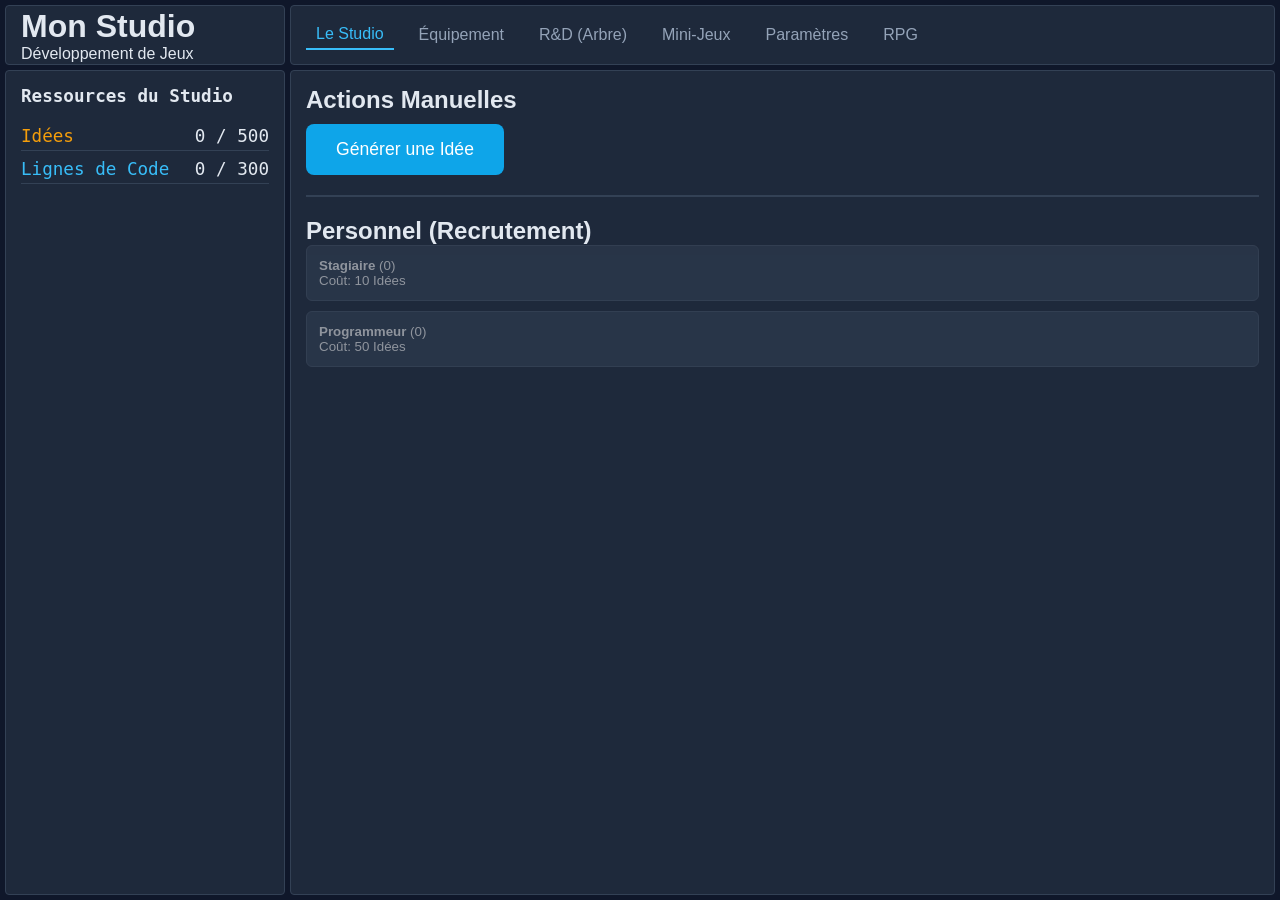
==== commit 27721610: "Add_RpgAutobattler" ====
--- a/index.html
+++ b/index.html
@@ -4,13 +4,14 @@
     <meta charset="UTF-8">
     <meta name="viewport" content="width=device-width, initial-scale=1.0">
     <title>Dev Studio Incremental</title>
-    
+
     <!-- Styles Modulaires -->
     <link rel="stylesheet" href="css/base.css">
     <link rel="stylesheet" href="css/layout.css">
     <link rel="stylesheet" href="css/components.css">
     <link rel="stylesheet" href="css/tree.css">
     <link rel="stylesheet" href="css/td.css">
+    <link rel="stylesheet" href="css/rpg.css">
 </head>
 <body>
     <div class="game-layout">
@@ -25,6 +26,7 @@
             <button class="tab-btn" onclick="openTab(event, 'tab-3')">R&D (Arbre)</button>
             <button class="tab-btn" onclick="openTab(event, 'tab-5')">Mini-Jeux</button>
             <button class="tab-btn" onclick="openTab(event, 'tab-4')">Paramètres</button>
+            <button class="tab-btn" onclick="openTab(event, 'tab-6')">RPG</button>
         </nav>
 
         <aside class="zone-b" id="resource-container"></aside>
@@ -45,6 +47,7 @@
     
     <!-- 3. Moteur et Mini-jeux -->
     <script src="js/game/td.js"></script>
+    <script src="js/game/rpg.js"></script>
     <script src="js/game/engine.js"></script>
 </body>
 </html>
--- a/css/rpg.css
+++ b/css/rpg.css
@@ -0,0 +1,56 @@
+.rpg-arena {
+    display: flex;
+    justify-content: space-between;
+    align-items: center;
+    background: #020617;
+    padding: 20px;
+    border: 2px solid #334155;
+    border-radius: 8px;
+    margin-top: 10px;
+}
+
+.rpg-entity {
+    flex: 1;
+    background: #0f172a;
+    padding: 15px;
+    border-radius: 6px;
+    border: 1px solid #475569;
+    text-align: center;
+}
+
+.rpg-vs {
+    font-size: 2rem;
+    font-weight: bold;
+    color: #64748b;
+    padding: 0 20px;
+}
+
+.rpg-entity.hero {
+    border-color: #38bdf8;
+}
+
+.rpg-entity.monster {
+    border-color: #ef4444;
+}
+
+.hp-bar-bg {
+    width: 100%;
+    height: 15px;
+    background: #334155;
+    border-radius: 8px;
+    overflow: hidden;
+    margin: 10px 0;
+}
+
+.hp-bar-fill {
+    height: 100%;
+    transition: width 0.2s;
+}
+
+.hero-hp {
+    background: #22c55e;
+}
+
+.monster-hp {
+    background: #ef4444;
+}
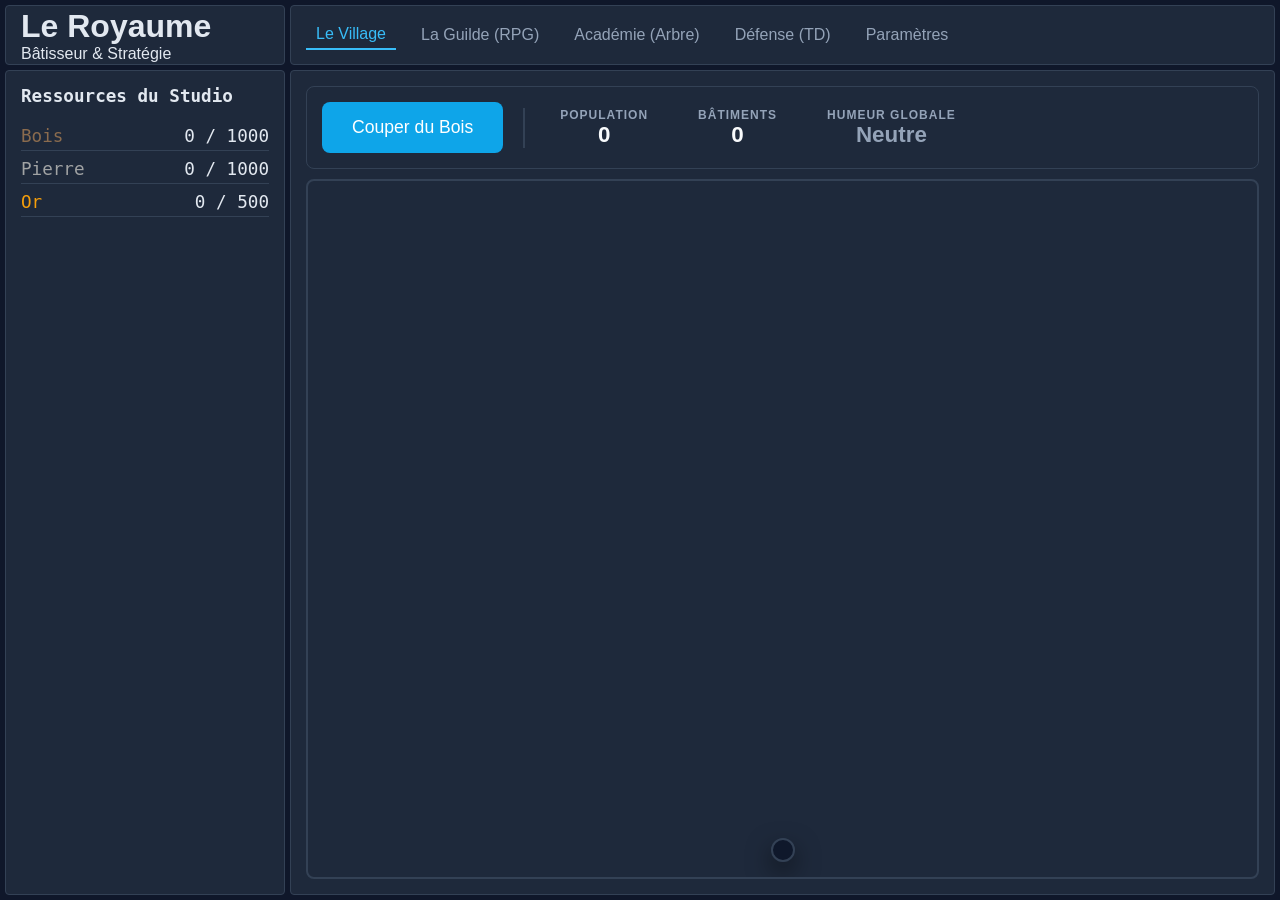
==== commit f2e4026c: "add citybuilder" ====
--- a/index.html
+++ b/index.html
@@ -3,35 +3,32 @@
 <head>
     <meta charset="UTF-8">
     <meta name="viewport" content="width=device-width, initial-scale=1.0">
-    <title>Dev Studio Incremental</title>
-
-    <!-- Styles Modulaires -->
+    <title>Dev Studio Incremental - Version Fantasy</title>
+    
     <link rel="stylesheet" href="css/base.css">
     <link rel="stylesheet" href="css/layout.css">
     <link rel="stylesheet" href="css/components.css">
     <link rel="stylesheet" href="css/tree.css">
     <link rel="stylesheet" href="css/td.css">
-    <link rel="stylesheet" href="css/rpg.css">
+    <link rel="stylesheet" href="css/citybuilder.css">
 </head>
 <body>
     <div class="game-layout">
         <header class="zone-a">
-            <h1>Mon Studio</h1>
-            <p>Développement de Jeux</p>
+            <h1>Le Royaume</h1>
+            <p>Bâtisseur & Stratégie</p>
         </header>
 
         <nav class="zone-c">
-            <button class="tab-btn active" onclick="openTab(event, 'tab-1')">Le Studio</button>
-            <button class="tab-btn" onclick="openTab(event, 'tab-2')">Équipement</button>
-            <button class="tab-btn" onclick="openTab(event, 'tab-3')">R&D (Arbre)</button>
-            <button class="tab-btn" onclick="openTab(event, 'tab-5')">Mini-Jeux</button>
+            <button class="tab-btn active" onclick="openTab(event, 'tab-1')">Le Village</button>
+            <button class="tab-btn" onclick="openTab(event, 'tab-2')">La Guilde (RPG)</button>
+            <button class="tab-btn" onclick="openTab(event, 'tab-3')">Académie (Arbre)</button>
+            <button class="tab-btn" onclick="openTab(event, 'tab-5')">Défense (TD)</button>
             <button class="tab-btn" onclick="openTab(event, 'tab-4')">Paramètres</button>
-            <button class="tab-btn" onclick="openTab(event, 'tab-6')">RPG</button>
         </nav>
 
         <aside class="zone-b" id="resource-container"></aside>
 
-        <!-- Conteneur principal des onglets -->
         <main class="zone-d" id="main-container">
             <p style="text-align: center; color: #aaa; margin-top: 20px;">Chargement des modules...</p>
         </main>
@@ -47,7 +44,7 @@
     
     <!-- 3. Moteur et Mini-jeux -->
     <script src="js/game/td.js"></script>
-    <script src="js/game/rpg.js"></script>
+    <script src="js/game/citybuilder.js"></script>
     <script src="js/game/engine.js"></script>
 </body>
 </html>
--- a/css/citybuilder.css
+++ b/css/citybuilder.css
@@ -0,0 +1,12 @@
+.cb-toolbar { position: absolute; bottom: 15px; left: 50%; transform: translateX(-50%); background: rgba(15, 23, 42, 0.95); padding: 10px; border-radius: 12px; display: flex; gap: 8px; border: 2px solid #334155; box-shadow: 0 10px 25px rgba(0,0,0,0.5); z-index: 100; overflow-x: auto; max-width: 90%; }
+.cb-btn { display: flex; flex-direction: column; align-items: center; justify-content: center; width: 75px; height: 80px; border: 2px solid #475569; border-radius: 8px; background: #1e293b; cursor: pointer; transition: 0.1s; color: #e2e8f0; }
+.cb-btn:hover { background: #334155; transform: translateY(-2px); }
+.cb-btn:active { transform: translateY(0); }
+.cb-btn.selected { border-color: #38bdf8; background: #0c4a6e; box-shadow: inset 0 0 0 2px #38bdf8; }
+.cb-btn.disabled { opacity: 0.4; cursor: not-allowed; filter: grayscale(1); }
+.cb-icon { width: 45px; height: 45px; pointer-events: none; }
+.cb-label { font-size: 11px; font-weight: bold; margin-top: 2px; pointer-events: none; }
+.cb-cost { font-size: 9px; color: #94a3b8; pointer-events: none; }
+.cb-stat-box { display: flex; flex-direction: column; align-items: center; padding: 5px 15px; }
+.cb-stat-title { color: #94a3b8; font-size: 0.75rem; text-transform: uppercase; letter-spacing: 1px; font-weight: bold; }
+.cb-stat-val { font-size: 1.4rem; font-weight: bold; color: #f8fafc; }
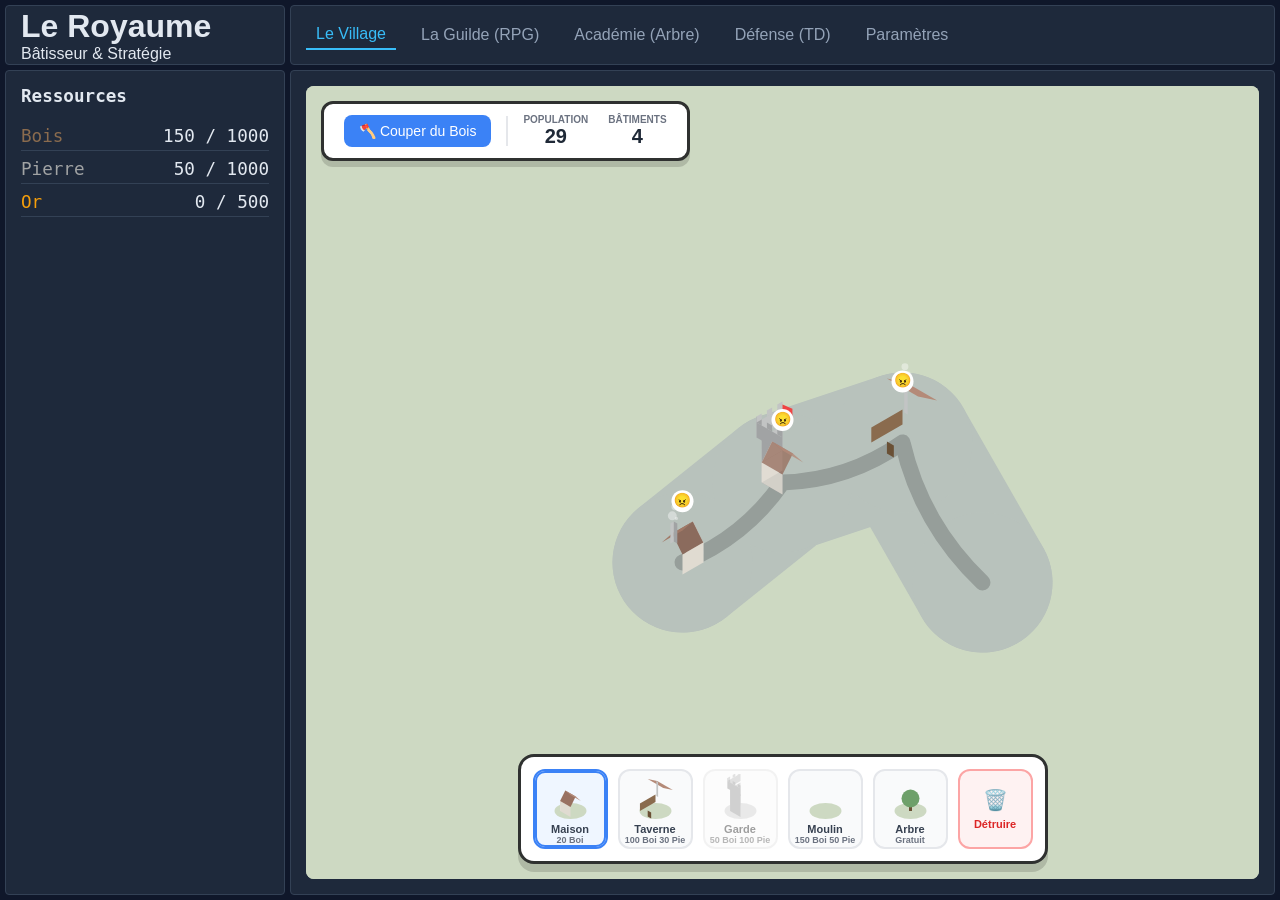
==== commit a45d84ab: "Debug" ====
--- a/index.html
+++ b/index.html
@@ -3,8 +3,7 @@
 <head>
     <meta charset="UTF-8">
     <meta name="viewport" content="width=device-width, initial-scale=1.0">
-    <title>Dev Studio Incremental - Version Fantasy</title>
-    
+    <title>Le Royaume - Bâtisseur & Stratégie</title>
     <link rel="stylesheet" href="css/base.css">
     <link rel="stylesheet" href="css/layout.css">
     <link rel="stylesheet" href="css/components.css">
@@ -34,15 +33,10 @@
         </main>
     </div>
 
-    <!-- 1. Données -->
     <script src="js/data/database.js"></script>
-    
-    <!-- 2. Interface (UI) -->
     <script src="js/ui/core.js"></script>
     <script src="js/ui/builders.js"></script>
     <script src="js/ui/tree.js"></script>
-    
-    <!-- 3. Moteur et Mini-jeux -->
     <script src="js/game/td.js"></script>
     <script src="js/game/citybuilder.js"></script>
     <script src="js/game/engine.js"></script>
--- a/css/base.css
+++ b/css/base.css
@@ -1,2 +1,2 @@
-* { box-sizing: border-box; margin: 0; padding: 0; }
-body { font-family: 'Segoe UI', sans-serif; background-color: #0f172a; color: #e2e8f0; height: 100vh; overflow: hidden; }+* { box-sizing: border-box; margin: 0; padding: 0; user-select: none; }
+body { font-family: 'Segoe UI', Tahoma, Geneva, Verdana, sans-serif; background-color: #0f172a; color: #e2e8f0; height: 100vh; overflow: hidden; }
--- a/css/citybuilder.css
+++ b/css/citybuilder.css
@@ -1,12 +1,8 @@
-.cb-toolbar { position: absolute; bottom: 15px; left: 50%; transform: translateX(-50%); background: rgba(15, 23, 42, 0.95); padding: 10px; border-radius: 12px; display: flex; gap: 8px; border: 2px solid #334155; box-shadow: 0 10px 25px rgba(0,0,0,0.5); z-index: 100; overflow-x: auto; max-width: 90%; }
-.cb-btn { display: flex; flex-direction: column; align-items: center; justify-content: center; width: 75px; height: 80px; border: 2px solid #475569; border-radius: 8px; background: #1e293b; cursor: pointer; transition: 0.1s; color: #e2e8f0; }
-.cb-btn:hover { background: #334155; transform: translateY(-2px); }
-.cb-btn:active { transform: translateY(0); }
-.cb-btn.selected { border-color: #38bdf8; background: #0c4a6e; box-shadow: inset 0 0 0 2px #38bdf8; }
-.cb-btn.disabled { opacity: 0.4; cursor: not-allowed; filter: grayscale(1); }
-.cb-icon { width: 45px; height: 45px; pointer-events: none; }
-.cb-label { font-size: 11px; font-weight: bold; margin-top: 2px; pointer-events: none; }
-.cb-cost { font-size: 9px; color: #94a3b8; pointer-events: none; }
-.cb-stat-box { display: flex; flex-direction: column; align-items: center; padding: 5px 15px; }
-.cb-stat-title { color: #94a3b8; font-size: 0.75rem; text-transform: uppercase; letter-spacing: 1px; font-weight: bold; }
-.cb-stat-val { font-size: 1.4rem; font-weight: bold; color: #f8fafc; }+.build-btn { display: flex; flex-direction: column; align-items: center; justify-content: center; width: 75px; height: 80px; border: 2px solid #e5e7eb; border-radius: 12px; background: #f9fafb; cursor: pointer; transition: all 0.1s; color: #374151; font-family: 'Segoe UI', sans-serif; }
+.build-btn:hover { background: #f3f4f6; transform: translateY(-2px); }
+.build-btn:active { transform: translateY(2px); }
+.build-btn.selected { border-color: #3b82f6; background: #eff6ff; box-shadow: inset 0 0 0 2px #3b82f6; }
+.build-btn.disabled { opacity: 0.5; filter: grayscale(1); cursor: not-allowed; }
+.btn-icon { width: 45px; height: 45px; pointer-events: none; }
+.btn-label { font-size: 11px; font-weight: 800; margin-top: 4px; pointer-events: none; }
+.btn-cost { font-size: 9px; color: #6b7280; font-weight: bold; pointer-events: none; }
